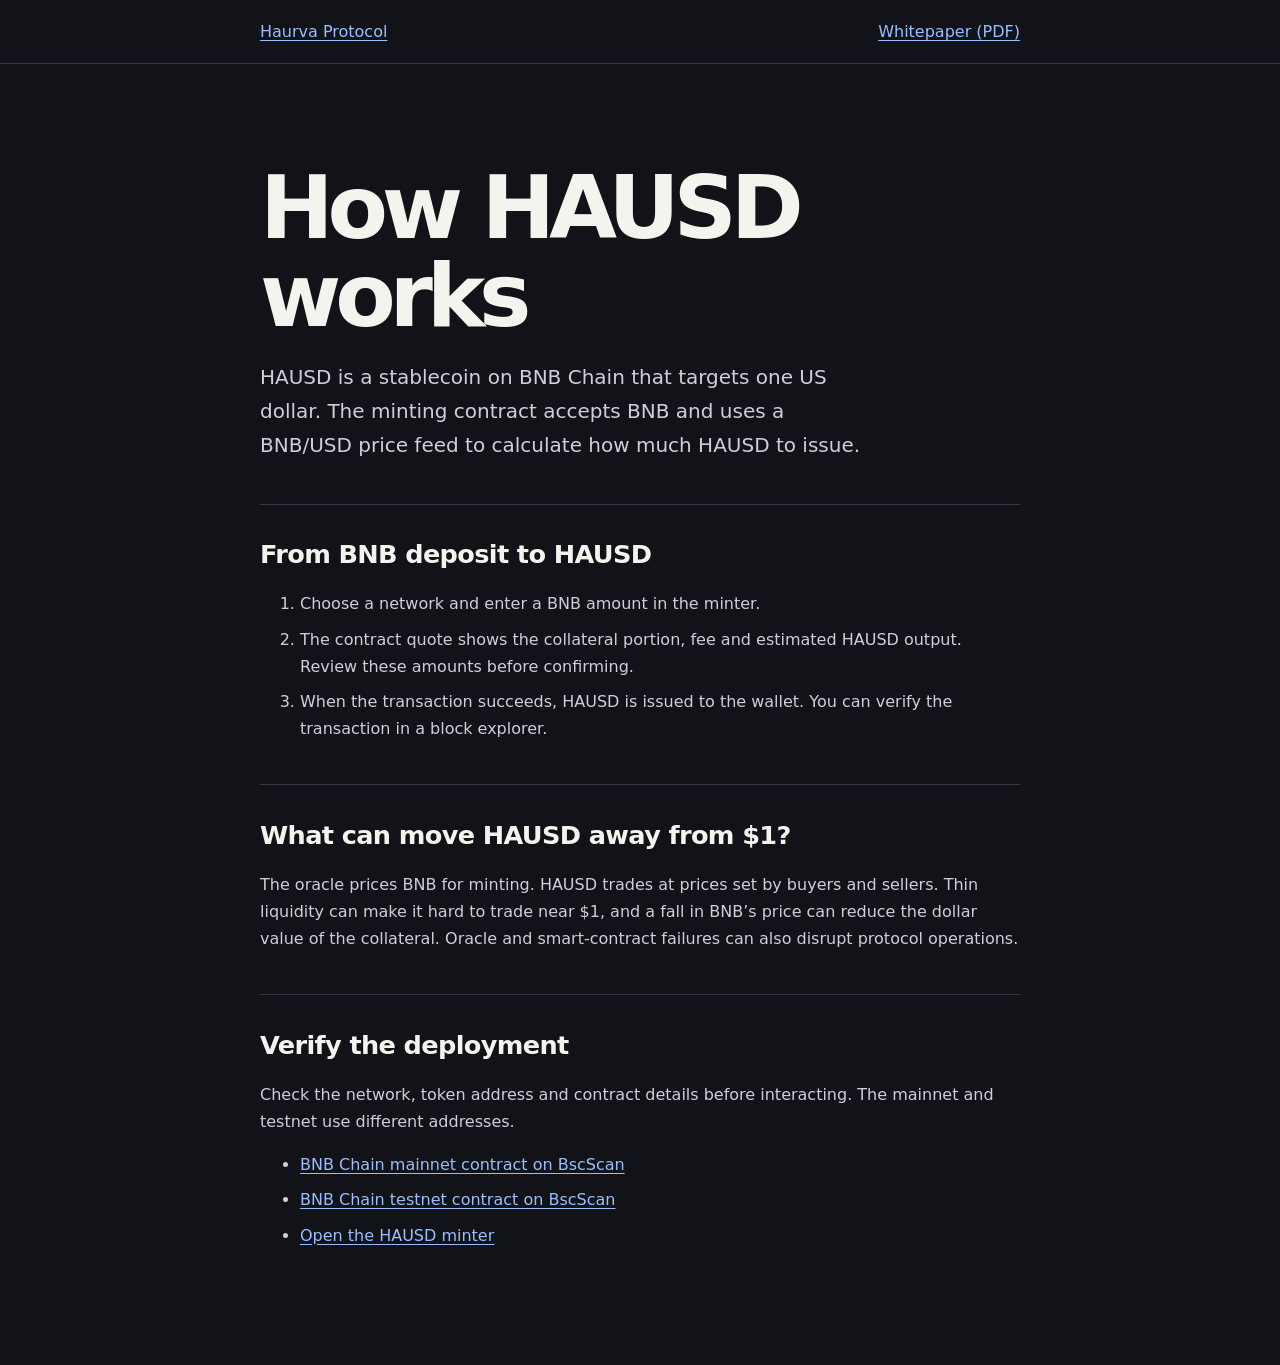
==== how-hausd-works.html @ a68d419f "Publish a crawlable HAUSD protocol guide" ====
<!doctype html>
<html lang="en">
<head>
    <meta charset="utf-8">
    <meta name="viewport" content="width=device-width, initial-scale=1">
    <title>How HAUSD Works | Haurva Protocol</title>
    <meta name="description" content="Learn how the HAUSD mint contract uses BNB collateral and a price feed, what can affect the dollar peg, and where to verify the contracts.">
    <link rel="canonical" href="https://haurvacoin.com/how-hausd-works.html">
    <link rel="icon" href="/haurvacoin.png" type="image/png">
    <style>
        :root { color-scheme: dark; background: #111318; color: #f5f3ee; font-family: system-ui, sans-serif; }
        body { margin: 0; }
        header { border-bottom: 1px solid #343945; }
        nav, main { width: min(100% - 40px, 760px); margin-inline: auto; }
        nav { display: flex; flex-wrap: wrap; justify-content: space-between; gap: 12px; padding-block: 22px; }
        a { color: #99beff; text-underline-offset: .2em; }
        a:hover { color: #ffa467; }
        main { padding-block: clamp(40px, 8vw, 100px); }
        h1 { margin: 0; font-size: clamp(2.8rem, 8vw, 5.5rem); line-height: 1; letter-spacing: -.07em; }
        h2 { font-size: 1.6rem; letter-spacing: -.025em; }
        p, li { color: #cecfda; line-height: 1.7; }
        .intro { font-size: 1.25rem; max-width: 38rem; }
        section { margin-top: 42px; border-top: 1px solid #343945; padding-top: 13px; }
        li + li { margin-top: .5em; }
    </style>
</head>
<body>
    <header>
        <nav aria-label="Main navigation">
            <a href="/">Haurva Protocol</a>
            <a href="/whitepaper.pdf">Whitepaper (PDF)</a>
        </nav>
    </header>
    <main>
        <h1>How HAUSD works</h1>
        <p class="intro">HAUSD is a stablecoin on BNB Chain that targets one US dollar. The minting contract accepts BNB and uses a BNB/USD price feed to calculate how much HAUSD to issue.</p>
        <section>
            <h2>From BNB deposit to HAUSD</h2>
            <ol>
                <li>Choose a network and enter a BNB amount in the minter.</li>
                <li>The contract quote shows the collateral portion, fee and estimated HAUSD output. Review these amounts before confirming.</li>
                <li>When the transaction succeeds, HAUSD is issued to the wallet. You can verify the transaction in a block explorer.</li>
            </ol>
        </section>
        <section>
            <h2>What can move HAUSD away from $1?</h2>
            <p>The oracle prices BNB for minting. HAUSD trades at prices set by buyers and sellers. Thin liquidity can make it hard to trade near $1, and a fall in BNB’s price can reduce the dollar value of the collateral. Oracle and smart-contract failures can also disrupt protocol operations.</p>
        </section>
        <section>
            <h2>Verify the deployment</h2>
            <p>Check the network, token address and contract details before interacting. The mainnet and testnet use different addresses.</p>
            <ul>
                <li><a href="https://bscscan.com/address/0x987Ede7c408c65190A423782fcf3FA49E5eA00bA">BNB Chain mainnet contract on BscScan</a></li>
                <li><a href="https://testnet.bscscan.com/address/0x907494f4647119041E36fe4Abd6E953D89553F1D">BNB Chain testnet contract on BscScan</a></li>
                <li><a href="https://minter.haurvacoin.com/">Open the HAUSD minter</a></li>
            </ul>
        </section>
    </main>
</body>
</html>
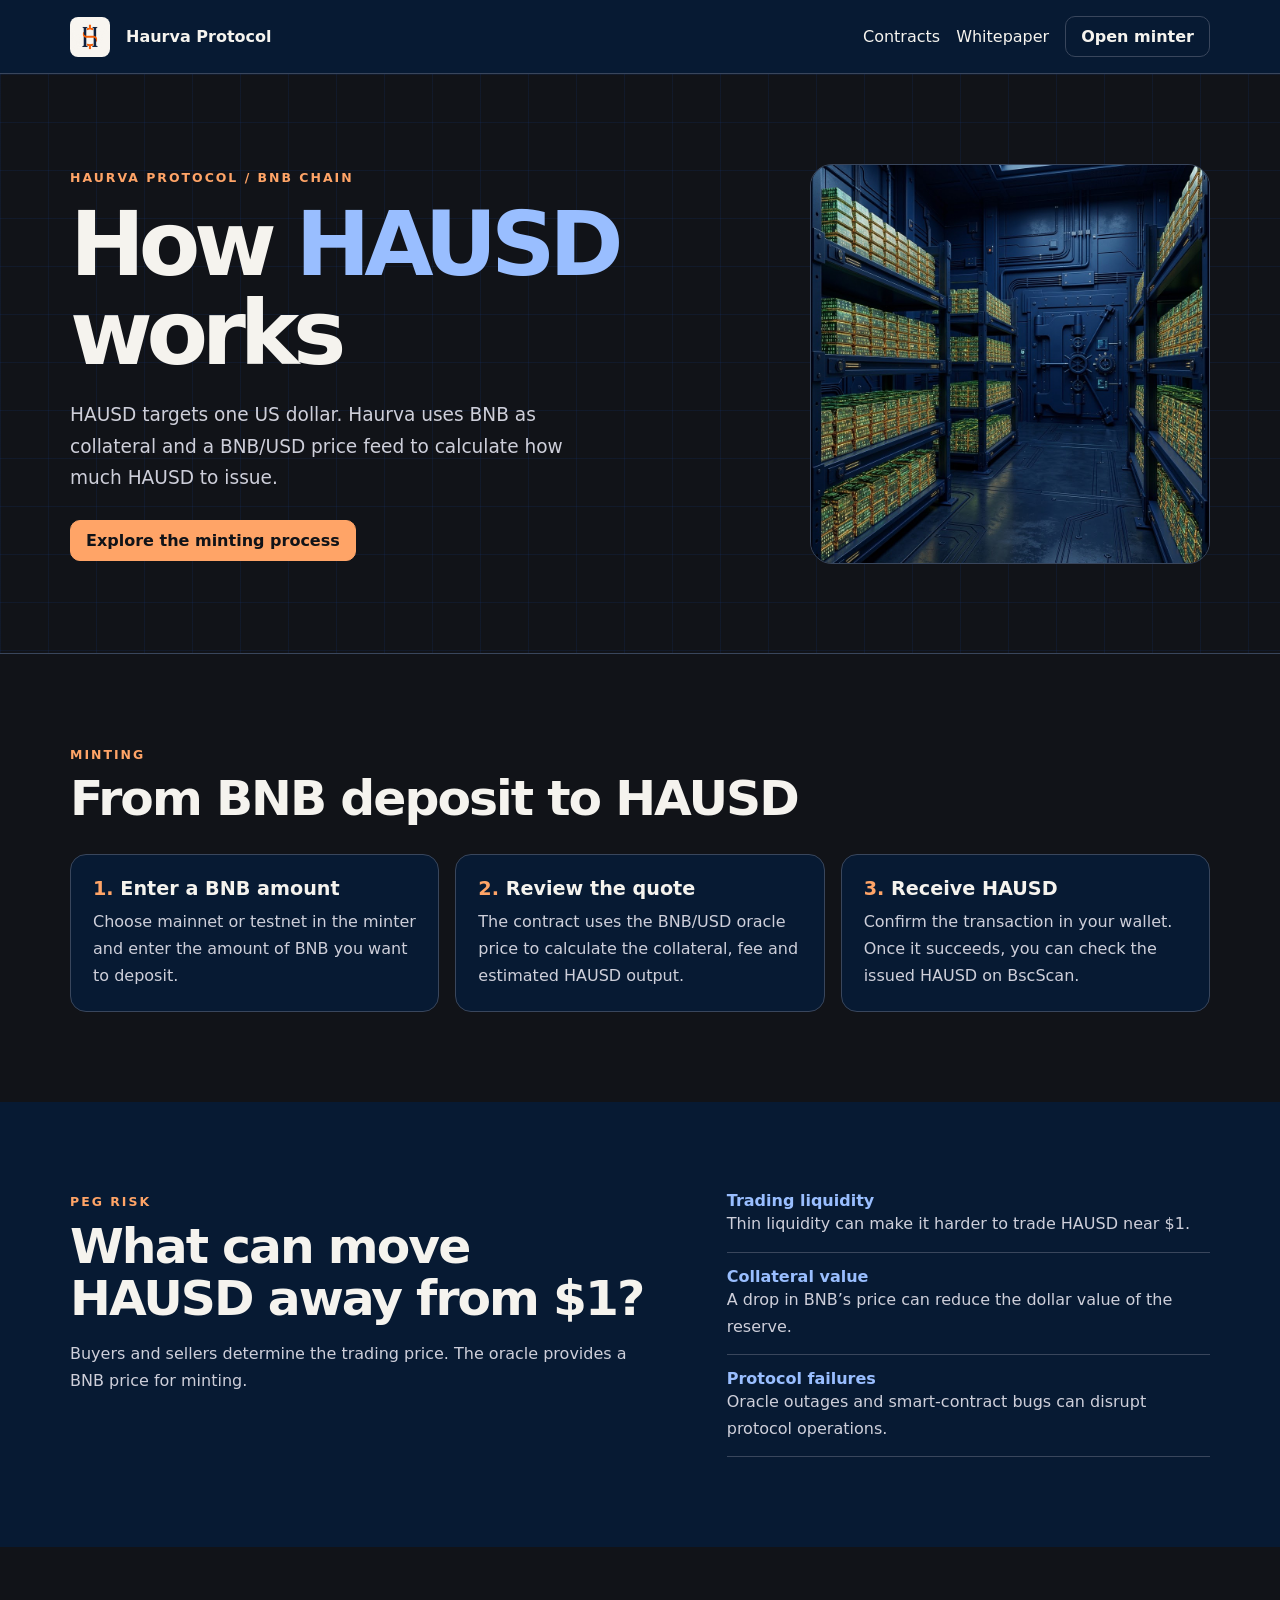
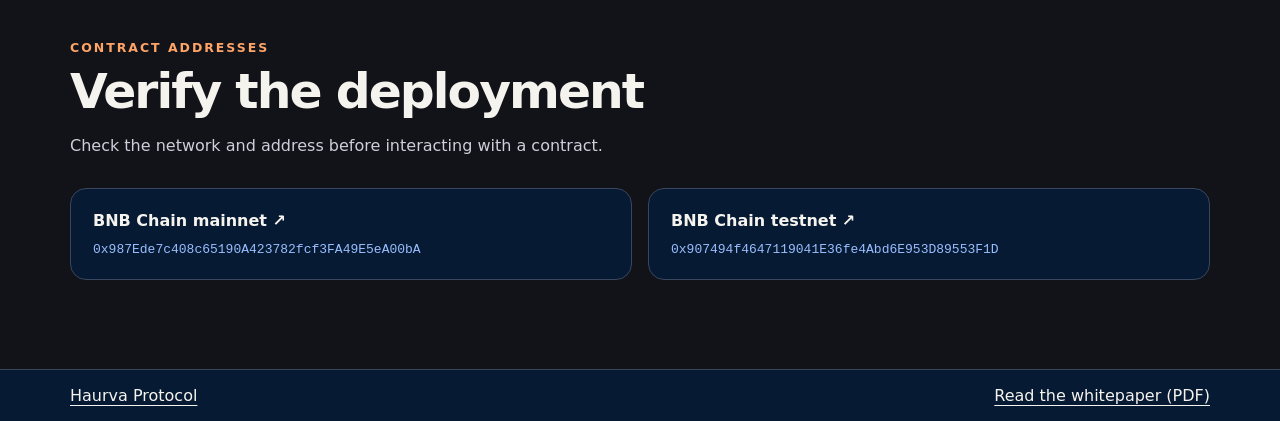
==== commit e0046049: "Match the HAUSD guide to the homepage design" ====
--- a/how-hausd-works.html
+++ b/how-hausd-works.html
@@ -7,54 +7,71 @@
     <meta name="description" content="Learn how the HAUSD mint contract uses BNB collateral and a price feed, what can affect the dollar peg, and where to verify the contracts.">
     <link rel="canonical" href="https://haurvacoin.com/how-hausd-works.html">
     <link rel="icon" href="/haurvacoin.png" type="image/png">
-    <style>
-        :root { color-scheme: dark; background: #111318; color: #f5f3ee; font-family: system-ui, sans-serif; }
-        body { margin: 0; }
-        header { border-bottom: 1px solid #343945; }
-        nav, main { width: min(100% - 40px, 760px); margin-inline: auto; }
-        nav { display: flex; flex-wrap: wrap; justify-content: space-between; gap: 12px; padding-block: 22px; }
-        a { color: #99beff; text-underline-offset: .2em; }
-        a:hover { color: #ffa467; }
-        main { padding-block: clamp(40px, 8vw, 100px); }
-        h1 { margin: 0; font-size: clamp(2.8rem, 8vw, 5.5rem); line-height: 1; letter-spacing: -.07em; }
-        h2 { font-size: 1.6rem; letter-spacing: -.025em; }
-        p, li { color: #cecfda; line-height: 1.7; }
-        .intro { font-size: 1.25rem; max-width: 38rem; }
-        section { margin-top: 42px; border-top: 1px solid #343945; padding-top: 13px; }
-        li + li { margin-top: .5em; }
-    </style>
+    <link rel="stylesheet" href="/hausd-guide.css">
 </head>
 <body>
-    <header>
-        <nav aria-label="Main navigation">
-            <a href="/">Haurva Protocol</a>
-            <a href="/whitepaper.pdf">Whitepaper (PDF)</a>
+    <header class="site-header">
+        <nav class="wrap" aria-label="Main navigation">
+            <a class="brand" href="/"><img src="/haurvacoin.png" alt="" width="40" height="40"> Haurva Protocol</a>
+            <div class="nav-links">
+                <a href="/#contracts">Contracts</a>
+                <a href="/whitepaper.pdf">Whitepaper</a>
+                <a class="button" href="https://minter.haurvacoin.com/">Open minter</a>
+            </div>
         </nav>
     </header>
     <main>
-        <h1>How HAUSD works</h1>
-        <p class="intro">HAUSD is a stablecoin on BNB Chain that targets one US dollar. The minting contract accepts BNB and uses a BNB/USD price feed to calculate how much HAUSD to issue.</p>
-        <section>
-            <h2>From BNB deposit to HAUSD</h2>
-            <ol>
-                <li>Choose a network and enter a BNB amount in the minter.</li>
-                <li>The contract quote shows the collateral portion, fee and estimated HAUSD output. Review these amounts before confirming.</li>
-                <li>When the transaction succeeds, HAUSD is issued to the wallet. You can verify the transaction in a block explorer.</li>
+        <div class="hero">
+            <div class="wrap hero-grid">
+                <div>
+                    <p class="label">Haurva Protocol / BNB Chain</p>
+                    <h1>How <span>HAUSD</span> works</h1>
+                    <p class="intro">HAUSD targets one US dollar. Haurva uses BNB as collateral and a BNB/USD price feed to calculate how much HAUSD to issue.</p>
+                    <a class="button primary" href="#minting">Explore the minting process</a>
+                </div>
+                <img class="hero-art" src="/image-1.jpeg" alt="" width="512" height="512" fetchpriority="high">
+            </div>
+        </div>
+
+        <section class="wrap section" id="minting" aria-labelledby="minting-title">
+            <p class="label">Minting</p>
+            <h2 id="minting-title">From BNB deposit to HAUSD</h2>
+            <ol class="flow">
+                <li><h3>Enter a BNB amount</h3><p>Choose mainnet or testnet in the minter and enter the amount of BNB you want to deposit.</p></li>
+                <li><h3>Review the quote</h3><p>The contract uses the BNB/USD oracle price to calculate the collateral, fee and estimated HAUSD output.</p></li>
+                <li><h3>Receive HAUSD</h3><p>Confirm the transaction in your wallet. Once it succeeds, you can check the issued HAUSD on BscScan.</p></li>
             </ol>
         </section>
-        <section>
-            <h2>What can move HAUSD away from $1?</h2>
-            <p>The oracle prices BNB for minting. HAUSD trades at prices set by buyers and sellers. Thin liquidity can make it hard to trade near $1, and a fall in BNB’s price can reduce the dollar value of the collateral. Oracle and smart-contract failures can also disrupt protocol operations.</p>
-        </section>
-        <section>
-            <h2>Verify the deployment</h2>
-            <p>Check the network, token address and contract details before interacting. The mainnet and testnet use different addresses.</p>
-            <ul>
-                <li><a href="https://bscscan.com/address/0x987Ede7c408c65190A423782fcf3FA49E5eA00bA">BNB Chain mainnet contract on BscScan</a></li>
-                <li><a href="https://testnet.bscscan.com/address/0x907494f4647119041E36fe4Abd6E953D89553F1D">BNB Chain testnet contract on BscScan</a></li>
-                <li><a href="https://minter.haurvacoin.com/">Open the HAUSD minter</a></li>
-            </ul>
+
+        <div class="risk-band">
+            <section class="wrap section risk-grid" aria-labelledby="risk-title">
+                <div>
+                    <p class="label">Peg risk</p>
+                    <h2 id="risk-title">What can move HAUSD away from $1?</h2>
+                    <p>Buyers and sellers determine the trading price. The oracle provides a BNB price for minting.</p>
+                </div>
+                <dl>
+                    <div><dt>Trading liquidity</dt><dd>Thin liquidity can make it harder to trade HAUSD near $1.</dd></div>
+                    <div><dt>Collateral value</dt><dd>A drop in BNB’s price can reduce the dollar value of the reserve.</dd></div>
+                    <div><dt>Protocol failures</dt><dd>Oracle outages and smart-contract bugs can disrupt protocol operations.</dd></div>
+                </dl>
+            </section>
+        </div>
+
+        <section class="wrap section" aria-labelledby="contracts-title">
+            <p class="label">Contract addresses</p>
+            <h2 id="contracts-title">Verify the deployment</h2>
+            <p>Check the network and address before interacting with a contract.</p>
+            <div class="contract-grid">
+                <a class="card contract" href="https://bscscan.com/address/0x987Ede7c408c65190A423782fcf3FA49E5eA00bA">
+                    <strong>BNB Chain mainnet ↗</strong><code>0x987Ede7c408c65190A423782fcf3FA49E5eA00bA</code>
+                </a>
+                <a class="card contract" href="https://testnet.bscscan.com/address/0x907494f4647119041E36fe4Abd6E953D89553F1D">
+                    <strong>BNB Chain testnet ↗</strong><code>0x907494f4647119041E36fe4Abd6E953D89553F1D</code>
+                </a>
+            </div>
         </section>
     </main>
+    <footer><div class="wrap"><a href="/">Haurva Protocol</a><a href="/whitepaper.pdf">Read the whitepaper (PDF)</a></div></footer>
 </body>
 </html>
--- a/hausd-guide.css
+++ b/hausd-guide.css
@@ -0,0 +1,88 @@
+:root {
+    color-scheme: dark;
+    background: #111318;
+    color: #f5f3ee;
+    font-family: Inter, system-ui, sans-serif;
+    --navy: #071a33;
+    --blue: #99beff;
+    --orange: #ffa467;
+    --muted: #cecfda;
+    --border: #39465c;
+}
+
+* { box-sizing: border-box; }
+body, h1, h2, h3, p, dl, dd { margin: 0; }
+p, dd { color: var(--muted); line-height: 1.7; }
+a { color: inherit; text-underline-offset: .22em; }
+a:hover { color: var(--orange); }
+a:focus-visible { outline: 2px solid var(--blue); outline-offset: 5px; }
+.wrap { width: min(1140px, 100% - 40px); margin-inline: auto; }
+.site-header, footer { background: var(--navy); }
+.site-header { border-bottom: 1px solid var(--border); }
+nav, footer .wrap, .nav-links, .brand {
+    display: flex;
+    align-items: center;
+    flex-wrap: wrap;
+    gap: 16px;
+}
+nav, footer .wrap { justify-content: space-between; padding-block: 16px; }
+.brand { font-weight: 750; text-decoration: none; }
+.brand img { border-radius: 8px; }
+.nav-links a { text-decoration: none; }
+.button {
+    display: inline-block;
+    padding: 10px 15px;
+    border: 1px solid var(--border);
+    border-radius: 10px;
+    font-weight: 700;
+    text-decoration: none;
+}
+.primary { margin-top: 26px; color: #111318; background: var(--orange); border-color: var(--orange); }
+.primary:hover { color: #111318; background: #ffbb89; }
+.hero {
+    background-image: linear-gradient(#1464ff14 1px, transparent 1px), linear-gradient(90deg, #1464ff14 1px, transparent 1px);
+    background-size: 48px 48px;
+    border-bottom: 1px solid var(--border);
+}
+.hero-grid, .risk-grid {
+    display: grid;
+    grid-template-columns: minmax(0, 1.2fr) minmax(0, 1fr);
+    align-items: center;
+    gap: clamp(28px, 6vw, 82px);
+}
+.hero-grid, .section { padding-block: clamp(44px, 7vw, 96px); }
+.hero-art { display: block; width: 100%; max-width: 400px; height: auto; justify-self: end; border-radius: 22px; border: 1px solid var(--border); }
+.label { color: var(--orange); font-size: .78rem; font-weight: 750; letter-spacing: .16em; text-transform: uppercase; }
+h1 { margin-top: 12px; font-size: clamp(3rem, 7vw, 6.6rem); letter-spacing: -.07em; line-height: 1; }
+h1 span { color: var(--blue); }
+h2 { margin-block: 8px 14px; font-size: clamp(1.85rem, 4vw, 3.05rem); letter-spacing: -.04em; line-height: 1.08; }
+.intro { max-width: 34rem; margin-top: 20px; font-size: 1.16rem; }
+.flow, .contract-grid { display: grid; gap: 16px; margin: 28px 0 0; }
+.flow {
+    grid-template-columns: repeat(3, minmax(0, 1fr));
+    padding-left: 0;
+    list-style: none;
+    counter-reset: step;
+}
+.flow li, .card { background: var(--navy); border: 1px solid var(--border); border-radius: 16px; padding: 22px; }
+.flow h3 { margin-bottom: 8px; font-size: 1.2rem; }
+.flow h3::before {
+    counter-increment: step;
+    content: counter(step) ". ";
+    color: var(--orange);
+}
+.risk-band { background: var(--navy); }
+.risk-grid { align-items: start; }
+dl div { padding-block: 14px; border-bottom: 1px solid var(--border); }
+dl div:first-child { padding-top: 0; }
+dt { font-weight: 750; color: var(--blue); }
+.contract-grid { grid-template-columns: repeat(2, minmax(0, 1fr)); }
+.contract { text-decoration: none; }
+.contract:hover { border-color: var(--orange); }
+code { display: block; margin-top: 12px; color: var(--blue); overflow-wrap: anywhere; }
+footer { border-top: 1px solid var(--border); }
+
+@media (max-width: 760px) {
+    .hero-grid, .risk-grid, .flow, .contract-grid { grid-template-columns: 1fr; }
+    .hero-art { max-width: 300px; justify-self: start; }
+}
